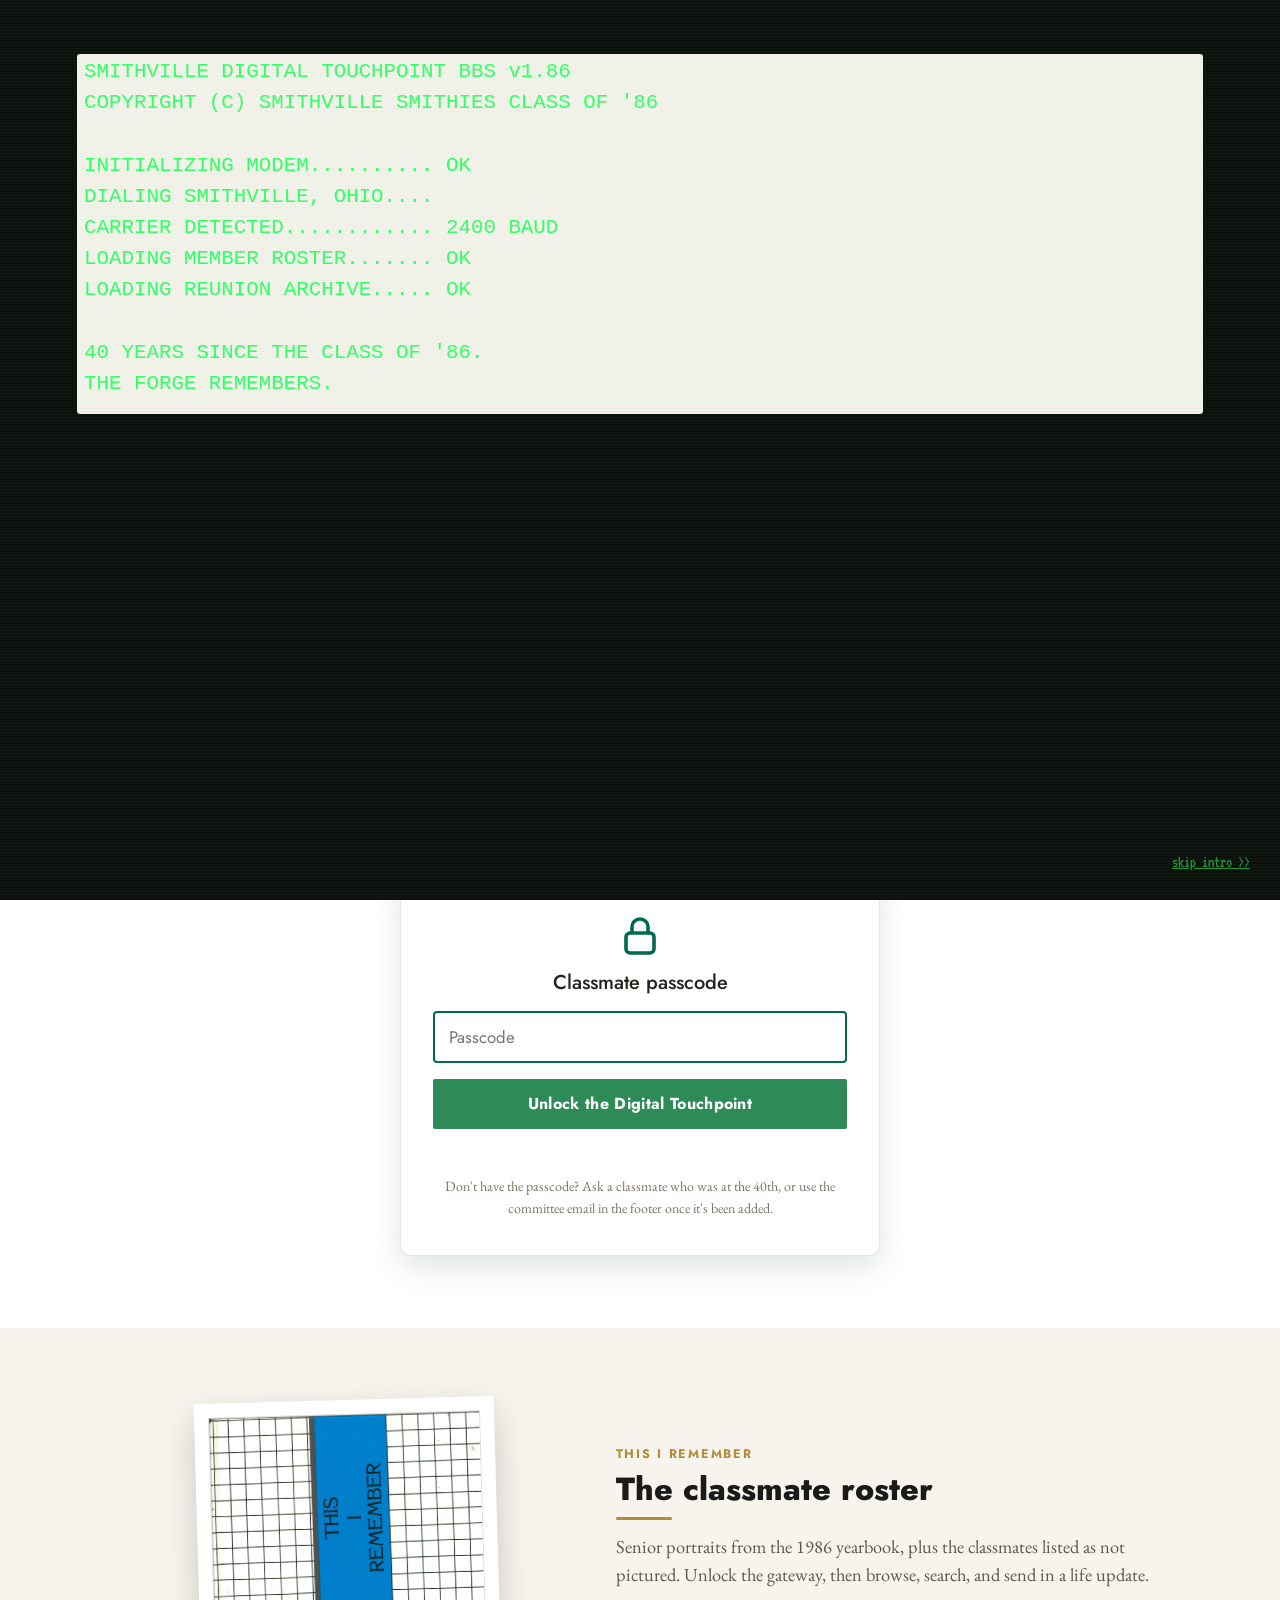
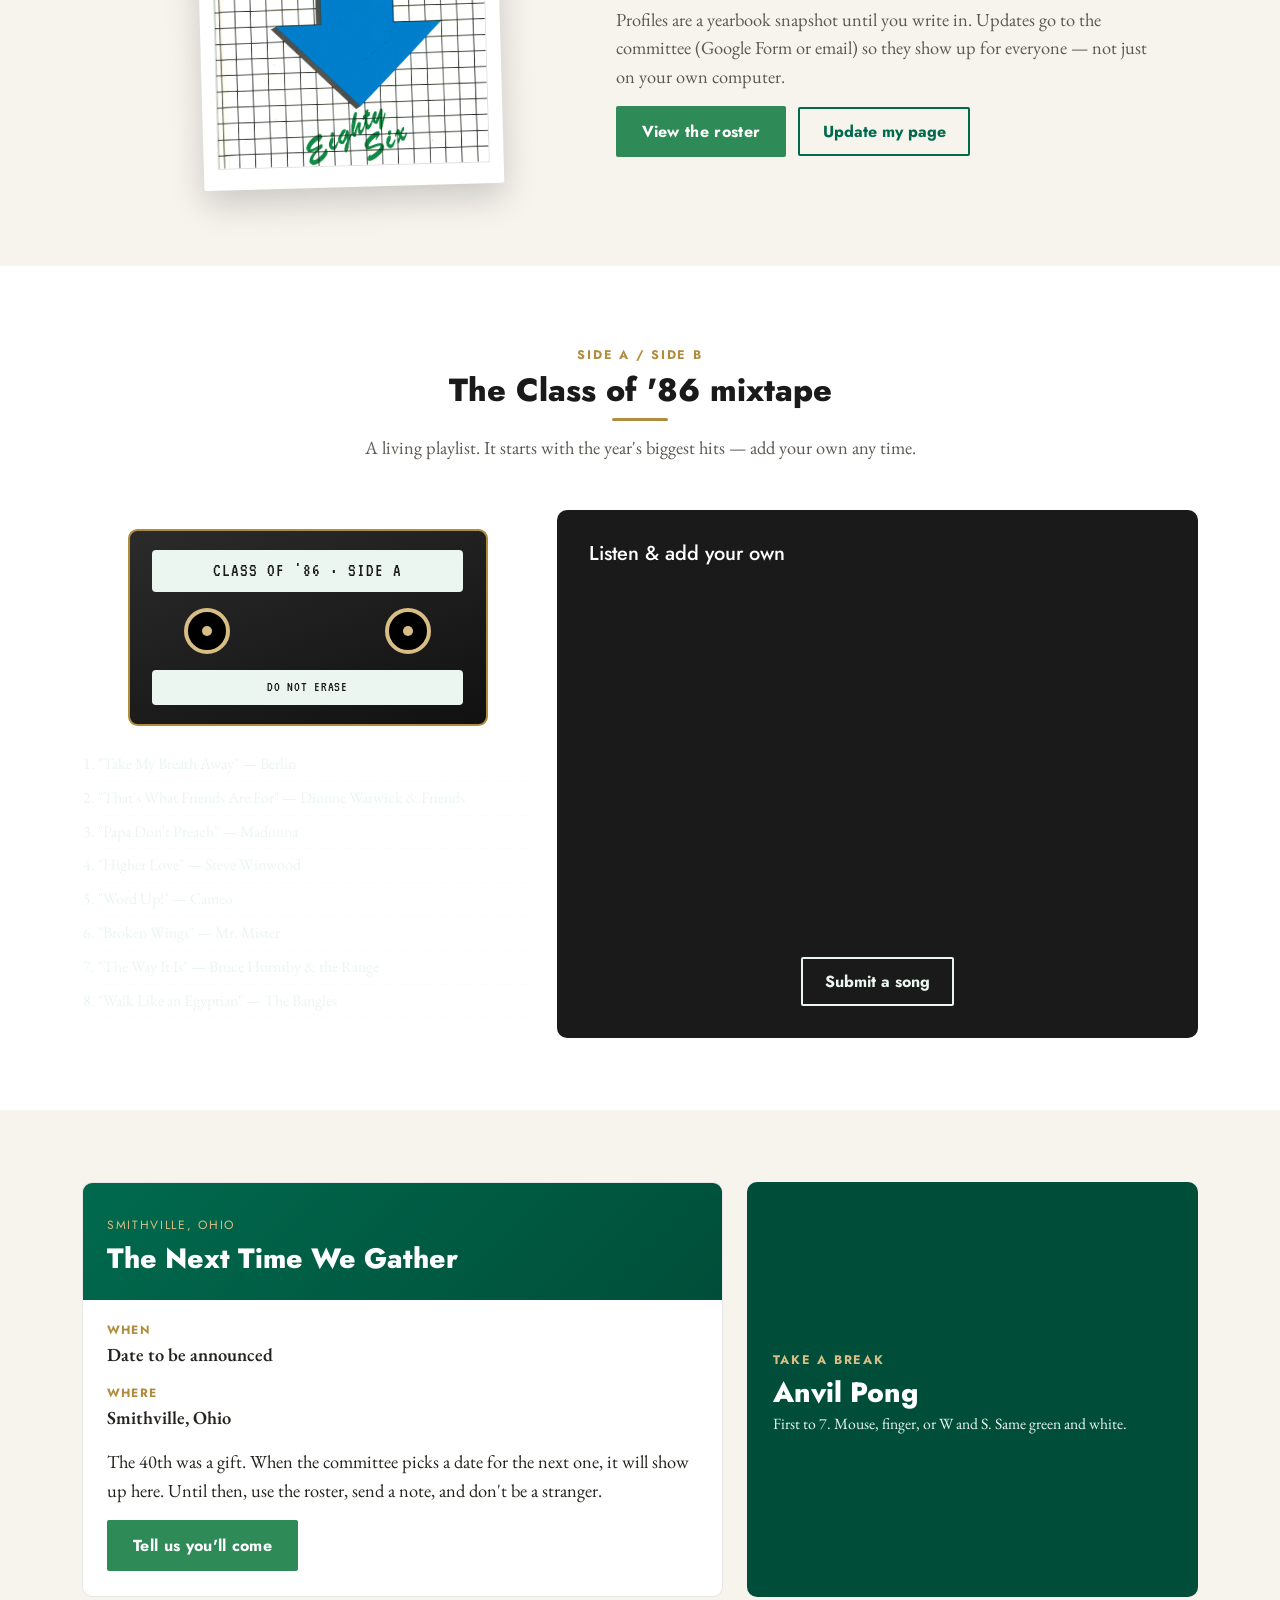
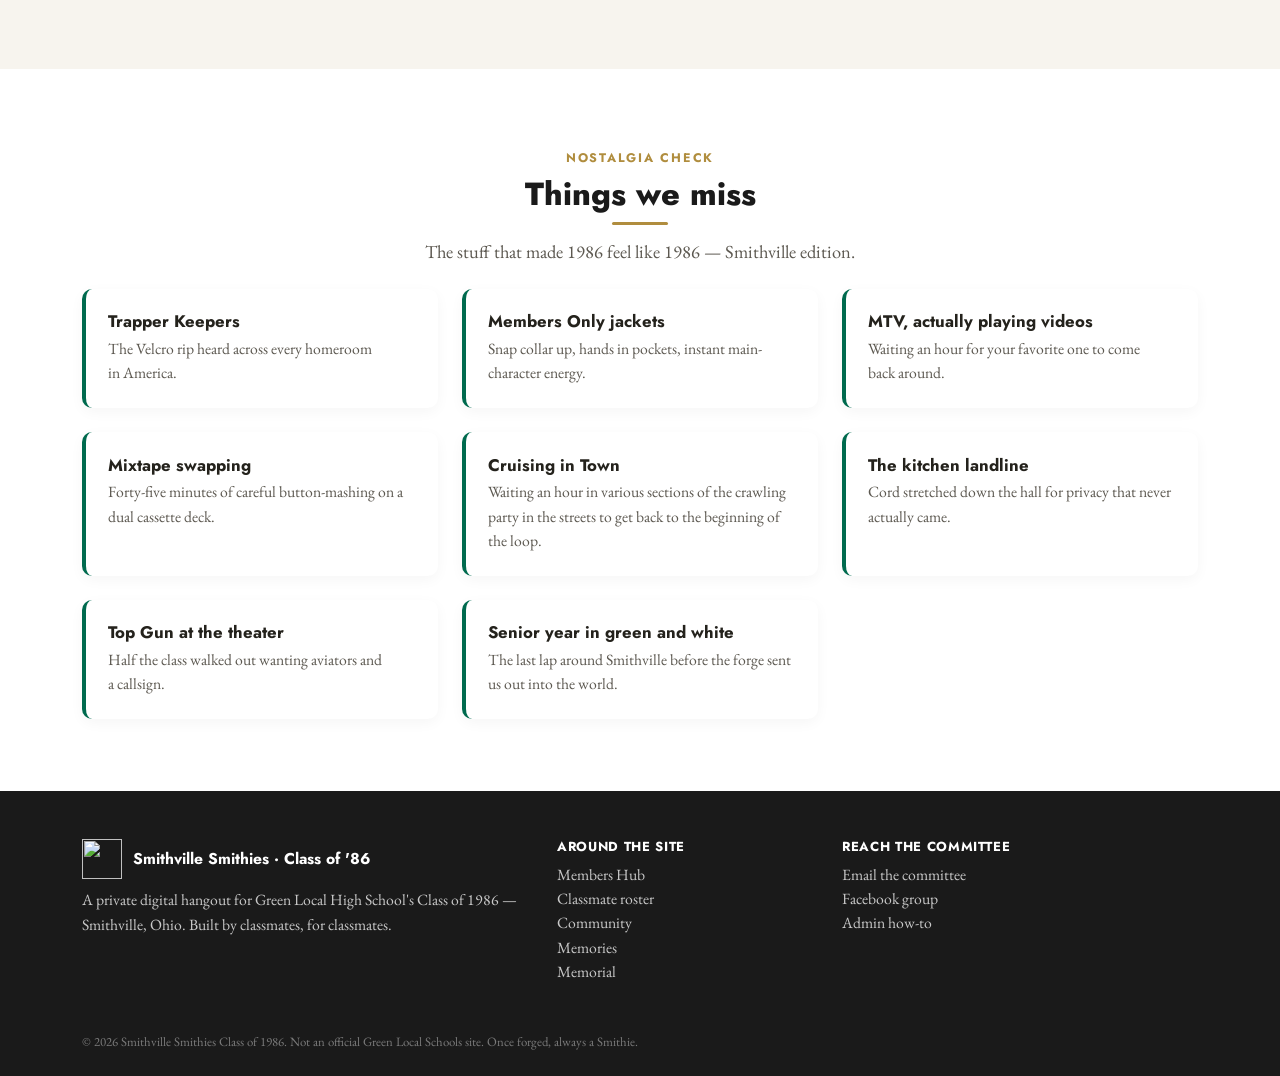
==== index.html @ 06237b48 "Add website files" ====
<!DOCTYPE html>
<html lang="en">
<head>
<meta charset="UTF-8">
<meta name="viewport" content="width=device-width, initial-scale=1.0">
<meta name="robots" content="noindex, nofollow">
<meta name="theme-color" content="#006A4E">
<title>Smithville Smithies Class of 1986</title>
<meta name="description" content="The private digital hangout for Green Local High School's Class of 1986 — Smithville, Ohio.">
<link rel="icon" type="image/x-icon" href="favicon.ico">
<link rel="icon" type="image/png" sizes="32x32" href="assets/meta/favicon-32.png">
<link rel="icon" type="image/png" sizes="16x16" href="assets/meta/favicon-16.png">
<link rel="apple-touch-icon" sizes="180x180" href="assets/meta/apple-touch-icon.png">
<meta property="og:type" content="website">
<meta property="og:title" content="Smithville Smithies Class of 1986">
<meta property="og:description" content="The private digital hangout for Green Local High School's Class of 1986 — Smithville, Ohio.">
<meta property="og:image" content="assets/meta/og-image.png">
<meta property="og:url" content="index.html">
<meta name="twitter:card" content="summary_large_image">
<meta name="twitter:title" content="Smithville Smithies Class of 1986">
<meta name="twitter:description" content="The private digital hangout for Green Local High School's Class of 1986 — Smithville, Ohio.">
<meta name="twitter:image" content="assets/meta/og-image.png">
<link rel="preconnect" href="https://fonts.googleapis.com">
<link rel="preconnect" href="https://fonts.gstatic.com" crossorigin>
<link href="https://fonts.googleapis.com/css2?family=EB+Garamond:ital,wght@0,400;0,600;1,400&family=Jost:wght@400;500;600;700;800&family=VT323&display=swap" rel="stylesheet">
<link rel="stylesheet" href="css/bootstrap.min.css">
<link rel="stylesheet" href="css/site.css">
</head>
<body>
<a class="skip-link" href="#main">Skip to content</a>
<nav class="navbar navbar-expand-lg navbar-smithie sticky-top">
  <div class="container">
    <a class="navbar-brand" href="index.html">
      <img src="assets/meta/crest.png" alt="" width="42" height="42">
      <span>Smithville Smithies<span class="brand-sub">Class of '86 · Green Local</span></span>
    </a>
    <button class="navbar-toggler" type="button" data-bs-toggle="collapse" data-bs-target="#mainNav" aria-controls="mainNav" aria-expanded="false" aria-label="Menu">
      <span class="navbar-toggler-icon"></span>
    </button>
    <div class="collapse navbar-collapse" id="mainNav">
      <ul class="navbar-nav ms-auto align-items-lg-center">
        <li class="nav-item"><a class="nav-link active" aria-current="page" href="index.html">Home</a></li>
        <li class="nav-item"><a class="nav-link" href="members-hub.html" data-needs-gate>Members Hub</a></li>
        <li class="nav-item"><a class="nav-link" href="roster.html" data-needs-gate>Roster</a></li>
        <li class="nav-item"><a class="nav-link" href="community.html" data-needs-gate>Community</a></li>
        <li class="nav-item"><a class="nav-link" href="memories.html" data-needs-gate>Memories</a></li>
        <li class="nav-item"><a class="nav-link" href="memorial.html" data-needs-gate>Memorial</a></li>
      </ul>
    </div>
  </div>
</nav>

<div id="boot-screen">
  <div id="boot-lines" class="mono"></div>
  <div id="boot-enter-row" class="mono">
    > PRESS <button type="button" id="boot-enter-btn" class="btn-boot-enter">ENTER</button> TO CONNECT
  </div>
  <button type="button" id="skip-intro">skip intro >></button>
</div>

<main id="main">
<header class="hero" id="top">
  <div class="container position-relative">
    <img src="assets/meta/crest.png" alt="Smithville Smithies crest" class="hero-logo" width="110" height="110">
    <div class="years-badge">40 years since we left the forge</div>
    <h1>Class of '86</h1>
    <p class="lede">The unofficial hangout for the Smithville Smithies who graduated together in 1986. Same crest, same green and white — just for us.</p>
    <div class="hero-actions">
      <a href="#gateway" class="btn btn-forge">Enter the Anvil Gateway</a>
      <a href="#mixtape" class="btn btn-outline-forge">The class mixtape</a>
    </div>
  </div>
</header>

<section class="section-pad" id="gateway">
  <div class="container text-center">
    <div class="section-eyebrow">Members only</div>
    <h2 class="section-title">The Anvil Alumni Gateway</h2>
    <p class="section-sub mx-auto mb-4">One passcode opens the roster, reunion photos, and memorial. It's a courtesy lock for classmates — share the code with the Class of '86, not the internet.</p>
    <div class="gateway-panel">
      <svg class="lock-mark" viewBox="0 0 24 24" fill="none" stroke="currentColor" stroke-width="1.8" aria-hidden="true"><rect x="5" y="11" width="14" height="10" rx="2"/><path d="M8 11V8a4 4 0 0 1 8 0v3"/></svg>
      <h3 class="h5 mb-0">Classmate passcode</h3>
      <p id="gateway-already" hidden class="gate-note mb-0 mt-2">You're already in. Head to the Members Hub whenever you're ready.</p>
      <input type="password" id="gateway-passcode" placeholder="Passcode" autocomplete="off" aria-label="Classmate passcode" aria-describedby="gateway-msg">
      <button type="button" class="btn btn-forge w-100" id="gateway-submit">Unlock the Digital Touchpoint</button>
      <div id="gateway-msg" class="mt-2" role="status" aria-live="polite"></div>
      <p class="gate-note">Don't have the passcode? Ask a classmate who was at the 40th, or use the committee email in the footer once it's been added.</p>
    </div>
  </div>
</section>

<section class="section-pad bg-paper" id="profiles">
  <div class="container">
    <div class="row justify-content-center align-items-center g-5">
      <div class="col-md-5 text-center">
        <div class="yearbook-frame">
          <img src="assets/yearbook-cover.jpeg" alt="This I Remember, Eighty Six — Smithville Smithies yearbook cover" class="yearbook-cover-img" width="300">
        </div>
      </div>
      <div class="col-md-6">
        <div class="section-eyebrow">This I Remember</div>
        <h2 class="section-title left">The classmate roster</h2>
        <p style="color:#5c5850;">Senior portraits from the 1986 yearbook, plus the classmates listed as not pictured. Unlock the gateway, then browse, search, and send in a life update.</p>
        <p style="color:#5c5850;">Profiles are a yearbook snapshot until you write in. Updates go to the committee (Google Form or email) so they show up for everyone — not just on your own computer.</p>
        <a href="roster.html" class="btn btn-forge me-2" data-needs-gate>View the roster</a>
        <a href="#" class="btn btn-outline-darkforge" data-action="claim-profile">Update my page</a>
      </div>
    </div>
  </div>
</section>

<section class="section-pad" id="mixtape">
  <div class="container">
    <div class="text-center mb-5">
      <div class="section-eyebrow">Side A / Side B</div>
      <h2 class="section-title">The Class of '86 mixtape</h2>
      <p class="section-sub mx-auto">A living playlist. It starts with the year's biggest hits — add your own any time.</p>
    </div>
    <div class="row g-4 align-items-center">
      <div class="col-lg-5">
        <div class="cassette">
          <div class="tape-label">CLASS OF '86 · SIDE A</div>
          <div class="reel-row"><div class="reel"></div><div class="reel"></div></div>
          <div class="tape-label" style="font-size:.9rem;">DO NOT ERASE</div>
        </div>
        <ol class="track-list mb-0 ps-3">
          <li>"Take My Breath Away" — Berlin</li>
          <li>"That's What Friends Are For" — Dionne Warwick & Friends</li>
          <li>"Papa Don't Preach" — Madonna</li>
          <li>"Higher Love" — Steve Winwood</li>
          <li>"Word Up!" — Cameo</li>
          <li>"Broken Wings" — Mr. Mister</li>
          <li>"The Way It Is" — Bruce Hornsby & the Range</li>
          <li>"Walk Like an Egyptian" — The Bangles</li>
        </ol>
      </div>
      <div class="col-lg-7">
        <div class="mixtape-wrap">
          <h3 class="h5 mb-3">Listen & add your own</h3>
          <div id="spotify-embed"></div>
          <p class="spotify-note" id="spotify-placeholder-note">The class mixtape playlist will appear here once the committee adds it. Until then, the Side A track list is the tape.</p>
          <div class="text-center mt-3">
            <a href="#" class="btn btn-outline-forge" data-action="mixtape">Submit a song</a>
          </div>
        </div>
      </div>
    </div>
  </div>
</section>

<section class="section-pad bg-paper" id="next">
  <div class="container">
    <div class="row g-4 align-items-stretch">
      <div class="col-lg-7">
        <div class="reunion-event-card h-100">
          <div class="reunion-event-banner">
            <span class="re-eyebrow">Smithville, Ohio</span>
            <h3 data-gathering="title">The Next Time We Gather</h3>
          </div>
          <div class="reunion-event-details">
            <div class="re-detail-row">
              <div>
                <div class="re-detail-label">When</div>
                <div class="re-detail-value" data-gathering="date">Date to be announced</div>
              </div>
            </div>
            <div class="re-detail-row">
              <div>
                <div class="re-detail-label">Where</div>
                <div class="re-detail-value" data-gathering="venue">Smithville, Ohio</div>
              </div>
            </div>
            <p class="mb-3" data-gathering="blurb">The 40th was a gift. When the committee picks a date for the next one, it will show up here.</p>
            <a href="#" class="btn btn-forge" data-action="rsvp">Tell us you'll come</a>
          </div>
        </div>
      </div>
      <div class="col-lg-5 d-flex">
        <a class="pong-teaser flex-fill" href="forge-pong.html" data-needs-gate>
          <div>
            <div class="section-eyebrow" style="color:var(--gold-light);">Take a break</div>
            <h3>Anvil Pong</h3>
            <p>First to 7. Mouse, finger, or W and S. Same green and white.</p>
          </div>
        </a>
      </div>
    </div>
  </div>
</section>

<section class="section-pad" id="miss">
  <div class="container">
    <div class="text-center mb-4">
      <div class="section-eyebrow">Nostalgia check</div>
      <h2 class="section-title">Things we miss</h2>
      <p class="section-sub mx-auto">The stuff that made 1986 feel like 1986 — Smithville edition.</p>
    </div>
    <div class="row g-4">
      <div class="col-md-6 col-lg-4"><div class="miss-card"><h4>Trapper Keepers</h4><p>The Velcro rip heard across every homeroom in America.</p></div></div>
      <div class="col-md-6 col-lg-4"><div class="miss-card"><h4>Members Only jackets</h4><p>Snap collar up, hands in pockets, instant main-character energy.</p></div></div>
      <div class="col-md-6 col-lg-4"><div class="miss-card"><h4>MTV, actually playing videos</h4><p>Waiting an hour for your favorite one to come back around.</p></div></div>
      <div class="col-md-6 col-lg-4"><div class="miss-card"><h4>Mixtape swapping</h4><p>Forty-five minutes of careful button-mashing on a dual cassette deck.</p></div></div>
      <div class="col-md-6 col-lg-4"><div class="miss-card"><h4>Cruising in Town</h4><p>Waiting an hour in various sections of the crawling party in the streets to get back to the beginning of the loop.</p></div></div>
      <div class="col-md-6 col-lg-4"><div class="miss-card"><h4>The kitchen landline</h4><p>Cord stretched down the hall for privacy that never actually came.</p></div></div>
      <div class="col-md-6 col-lg-4"><div class="miss-card"><h4>Top Gun at the theater</h4><p>Half the class walked out wanting aviators and a callsign.</p></div></div>
      <div class="col-md-6 col-lg-4"><div class="miss-card"><h4>Senior year in green and white</h4><p>The last lap around Smithville before the forge sent us out into the world.</p></div></div>
    </div>
  </div>
</section>
</main>
<footer class="footer-smithie">
  <div class="container">
    <div class="row g-4">
      <div class="col-md-5">
        <div class="footer-brand">
          <img src="assets/meta/crest.png" alt="" width="40" height="40">
          Smithville Smithies · Class of '86
        </div>
        <p>A private digital hangout for Green Local High School's Class of 1986 — Smithville, Ohio. Built by classmates, for classmates.</p>
      </div>
      <div class="col-md-3">
        <h6>Around the site</h6>
        <ul class="list-unstyled">
          <li><a href="members-hub.html" data-needs-gate>Members Hub</a></li>
          <li><a href="roster.html" data-needs-gate>Classmate roster</a></li>
          <li><a href="community.html" data-needs-gate>Community</a></li>
          <li><a href="memories.html" data-needs-gate>Memories</a></li>
          <li><a href="memorial.html" data-needs-gate>Memorial</a></li>
        </ul>
      </div>
      <div class="col-md-4">
        <h6>Reach the committee</h6>
        <ul class="list-unstyled">
          <li data-contact-email><a data-contact-email data-mail-subject="Class of '86" href="#">Email the committee</a></li>
          <li data-facebook><a data-facebook href="#" target="_blank" rel="noopener">Facebook group</a></li>
          <li data-missing-contact>The committee hasn't published a contact email yet. Ask a classmate from the 40th if you need to write in.</li>
          <li><a href="admin.html">Admin how-to</a></li>
          <li><a href="index.html#gateway" data-lock-site>Lock the members area</a></li>
        </ul>
      </div>
    </div>
    <p class="fine-print">&copy; 2026 Smithville Smithies Class of 1986. Not an official Green Local Schools site. Once forged, always a Smithie.</p>
  </div>
</footer>
<script src="js/bootstrap.bundle.min.js"></script>
<script src="js/config.js"></script>
<script src="js/site.js"></script>
</body>
</html>
---- css/site.css ----
/* Smithville Smithies · Class of 1986
   Shared styles. School green + white, brass/gold for the forge. */

:root {
  --green: #006a4e;
  --green-dark: #004e39;
  --green-deep: #013326;
  --white: #ffffff;
  --paper: #f7f4ee;
  --gray: #f3f1ea;
  --charcoal: #1a1a1a;
  --ink: #24221c;
  --muted: #5c5850;
  --brass: #2e8b57;
  --brass-light: #eaf6ef;
  --gold: #b08d3e;
  --gold-light: #d8be84;
  --line: rgba(26, 26, 26, 0.1);
  --danger: #9b2c2c;
  --radius: 10px;
  --shadow: 0 12px 32px rgba(1, 51, 38, 0.12);
  --font-sans: "Jost", "Segoe UI", Arial, sans-serif;
  --font-serif: "EB Garamond", Georgia, "Times New Roman", serif;
  --font-mono: "VT323", "Courier New", monospace;
  --max: 1120px;
}

*,
*::before,
*::after { box-sizing: border-box; }

html {
  scroll-behavior: smooth;
  -webkit-font-smoothing: antialiased;
  -moz-osx-font-smoothing: grayscale;
  overflow-x: hidden;
}

body {
  margin: 0;
  font-family: var(--font-serif);
  color: var(--ink);
  background: var(--white);
  font-size: 1.15rem;
  line-height: 1.55;
  overflow-x: hidden;
}

img { max-width: 100%; height: auto; display: block; }

h1, h2, h3, h4, h5, h6,
.navbar-brand, .btn, .nav-link, .kicker, .stat-number, .brand-word {
  font-family: var(--font-sans);
}

h1, h2, h3 { text-wrap: balance; line-height: 1.15; }
p { text-wrap: pretty; }

a { color: var(--green); }
a:hover { color: var(--green-dark); }

button:not(:disabled),
[role="button"]:not(:disabled) { cursor: pointer; }

:focus-visible {
  outline: 3px solid var(--gold);
  outline-offset: 2px;
}

.skip-link {
  position: absolute;
  left: -999px;
  top: 0;
  background: var(--gold);
  color: var(--charcoal);
  padding: 0.6rem 1rem;
  z-index: 10000;
  font-family: var(--font-sans);
  font-weight: 700;
}
.skip-link:focus { left: 0.75rem; top: 0.75rem; }

/* ---------- NAV ---------- */
.navbar-smithie {
  background: var(--green);
  padding-top: 0.7rem;
  padding-bottom: 0.7rem;
  box-shadow: 0 2px 0 rgba(0, 0, 0, 0.08);
}
.navbar-smithie .navbar-brand {
  display: flex;
  align-items: center;
  gap: 0.65rem;
  color: var(--white);
  font-weight: 700;
  letter-spacing: 0.01em;
  min-width: 0;
}
.navbar-smithie .navbar-brand:hover { color: var(--white); }
.navbar-smithie .navbar-brand img {
  height: 42px;
  width: 42px;
  filter: drop-shadow(0 1px 1px rgba(0, 0, 0, 0.25));
}
.navbar-smithie .navbar-brand span { min-width: 0; }
.navbar-smithie .brand-sub {
  display: block;
  font-size: 0.68rem;
  font-weight: 500;
  letter-spacing: 0.14em;
  text-transform: uppercase;
  color: var(--gold-light);
}
.navbar-smithie .nav-link {
  color: rgba(255, 255, 255, 0.9) !important;
  font-weight: 600;
  font-size: 0.92rem;
  letter-spacing: 0.02em;
  padding: 0.55rem 0.85rem !important;
}
.navbar-smithie .nav-link:hover,
.navbar-smithie .nav-link.active {
  color: var(--white) !important;
}
.navbar-smithie .nav-link.active {
  position: relative;
}
.navbar-smithie .nav-link.active::after {
  content: "";
  position: absolute;
  left: 0.85rem;
  right: 0.85rem;
  bottom: 0.2rem;
  height: 2px;
  background: var(--gold-light);
}
.navbar-toggler {
  border: 1px solid rgba(255, 255, 255, 0.45);
  padding: 0.4rem 0.55rem;
  min-width: 44px;
  min-height: 44px;
}
.navbar-toggler-icon {
  background-image: url("data:image/svg+xml,%3csvg xmlns='http://www.w3.org/2000/svg' viewBox='0 0 30 30'%3e%3cpath stroke='rgba%28255, 255, 255, 0.95%29' stroke-linecap='round' stroke-miterlimit='10' stroke-width='2' d='M4 7h22M4 15h22M4 23h22'/%3e%3c/svg%3e");
}

/* ---------- BUTTONS ---------- */
.btn-forge {
  background: var(--brass);
  border: 2px solid var(--brass);
  color: var(--white);
  font-weight: 700;
  padding: 0.7rem 1.5rem;
  border-radius: 2px;
  letter-spacing: 0.02em;
}
.btn-forge:hover,
.btn-forge:focus {
  background: var(--gold);
  border-color: var(--gold);
  color: var(--charcoal);
}
.btn-forge:disabled {
  opacity: 0.55;
  cursor: not-allowed;
}
.btn-outline-forge {
  background: transparent;
  border: 2px solid var(--brass-light);
  color: var(--brass-light);
  font-weight: 700;
  padding: 0.65rem 1.4rem;
  border-radius: 2px;
}
.btn-outline-forge:hover {
  background: var(--brass-light);
  color: var(--green-dark);
}
.btn-outline-darkforge {
  background: transparent;
  border: 2px solid var(--green);
  color: var(--green);
  font-weight: 700;
  padding: 0.65rem 1.4rem;
  border-radius: 2px;
}
.btn-outline-darkforge:hover {
  background: var(--green);
  color: var(--white);
}

/* ---------- HERO / PAGE HEADER ---------- */
.hero {
  background:
    radial-gradient(circle at 12% 20%, rgba(255, 255, 255, 0.07) 0, transparent 42%),
    linear-gradient(165deg, var(--green) 0%, var(--green-dark) 58%, var(--green-deep) 100%);
  color: var(--white);
  padding: 4.5rem 0 5rem;
  text-align: center;
  position: relative;
  overflow: hidden;
}
.hero::before {
  content: "";
  position: absolute;
  inset: 0;
  background-image: radial-gradient(rgba(255, 255, 255, 0.06) 1px, transparent 1.4px);
  background-size: 14px 14px;
  opacity: 0.5;
  pointer-events: none;
}
.hero-logo {
  height: 110px;
  width: 110px;
  margin: 0 auto 1.1rem;
  filter: drop-shadow(0 2px 8px rgba(0, 0, 0, 0.35));
}
.years-badge {
  display: inline-block;
  background: var(--gold);
  color: var(--white);
  font-family: var(--font-sans);
  font-weight: 700;
  padding: 0.35rem 1rem;
  border-radius: 2rem;
  font-size: 0.8rem;
  letter-spacing: 0.12em;
  margin-bottom: 1rem;
  text-transform: uppercase;
}
.hero h1 {
  font-size: clamp(2.1rem, 5.4vw, 3.6rem);
  font-weight: 800;
  letter-spacing: -0.02em;
  margin-bottom: 0.75rem;
}
.hero .lede {
  max-width: 640px;
  margin: 0 auto 1.75rem;
  color: var(--brass-light);
  font-size: 1.28rem;
  line-height: 1.5;
}
.hero .hero-actions { display: flex; gap: 0.75rem; justify-content: center; flex-wrap: wrap; }

.page-header {
  background: linear-gradient(165deg, var(--green) 0%, var(--green-dark) 100%);
  color: var(--white);
  padding: 2.6rem 0 2.8rem;
}
.page-header h1 {
  font-size: clamp(1.9rem, 4vw, 2.8rem);
  font-weight: 800;
  margin: 0.4rem 0 0.4rem;
}
.page-header p { margin: 0; color: rgba(255, 255, 255, 0.88); max-width: 640px; }
.breadcrumb { background: transparent; padding: 0; margin: 0 0 0.4rem; font-family: var(--font-sans); font-size: 0.82rem; }
.breadcrumb-item a { color: var(--gold-light); text-decoration: none; }
.breadcrumb-item.active { color: rgba(255, 255, 255, 0.75); }
.breadcrumb-item + .breadcrumb-item::before { color: rgba(255, 255, 255, 0.45); }

/* ---------- SECTIONS ---------- */
.section-pad { padding: 4.5rem 0; }
.kicker, .section-eyebrow, .section-tag {
  color: var(--gold);
  font-family: var(--font-sans);
  font-weight: 700;
  letter-spacing: 0.14em;
  text-transform: uppercase;
  font-size: 0.78rem;
  margin-bottom: 0.45rem;
  display: inline-block;
}
.section-title {
  font-weight: 800;
  color: var(--charcoal);
  margin-bottom: 0.75rem;
}
.section-title::after {
  content: "";
  display: block;
  width: 56px;
  height: 3px;
  background: var(--gold);
  margin: 0.55rem auto 0;
  border-radius: 2px;
}
.section-title.left::after { margin-left: 0; }
.section-sub { color: var(--muted); max-width: 640px; }
.section-heading { margin-bottom: 1.75rem; }
.section-heading h2 { font-weight: 800; font-size: 1.7rem; margin: 0.2rem 0 0; }
.bg-paper { background: var(--paper); }
.bg-gray { background: var(--gray); }

/* ---------- GATEWAY ---------- */
.gateway-panel {
  background: var(--white);
  border: 1px solid var(--line);
  border-radius: var(--radius);
  padding: 2.2rem 2rem;
  max-width: 480px;
  margin: 0 auto;
  box-shadow: var(--shadow);
  text-align: center;
}
.gateway-panel .lock-mark {
  width: 48px;
  height: 48px;
  margin: 0 auto 0.75rem;
  color: var(--green);
}
.gateway-panel input[type="password"],
.gateway-panel input[type="text"] {
  border: 2px solid var(--green);
  border-radius: 4px;
  padding: 0.7rem 0.85rem;
  width: 100%;
  margin: 1rem 0;
  font-size: 1.05rem;
  font-family: var(--font-sans);
}
#gateway-msg { font-size: 0.95rem; min-height: 1.4rem; font-family: var(--font-sans); }
#gateway-msg.is-error,
.page-unlock .is-error { color: var(--danger); font-weight: 600; }
.gate-note { font-size: 0.88rem; color: #7a7468; margin-top: 1rem; margin-bottom: 0; }

.locked-wrap {
  padding: 5rem 0;
  text-align: center;
}
.locked-wrap .lock-mark { width: 52px; height: 52px; margin: 0 auto 0.75rem; color: var(--green); }

.page-unlock {
  max-width: 360px;
  margin: 0 auto 1.25rem;
  background: var(--white);
  border: 1px solid var(--line);
  border-radius: var(--radius);
  padding: 1.15rem 1.1rem 1rem;
  box-shadow: 0 8px 22px rgba(0, 0, 0, 0.06);
  text-align: center;
}
.page-unlock input[type="password"] {
  border: 2px solid var(--green);
  border-radius: 4px;
  padding: 0.7rem 0.85rem;
  width: 100%;
  margin: 0 0 0.75rem;
  font-size: 1.05rem;
  font-family: var(--font-sans);
}
.page-unlock .btn { width: 100%; }
.page-unlock .gate-note { margin-top: 0.65rem; }

@keyframes gate-shake {
  0%, 100% { transform: translateX(0); }
  20% { transform: translateX(-6px); }
  40% { transform: translateX(6px); }
  60% { transform: translateX(-4px); }
  80% { transform: translateX(4px); }
}
.shake { animation: gate-shake 0.4s ease; }

/* ---------- CARDS ---------- */
.yearbook-frame {
  display: inline-block;
  background: var(--white);
  padding: 0.85rem 0.85rem 1.3rem;
  border-radius: 2px;
  box-shadow: 0 14px 34px rgba(0, 0, 0, 0.18);
  transform: rotate(-1.6deg);
  max-width: min(300px, 100%);
}
.yearbook-cover-img { width: 100%; border: 1px solid #ddd; }

.miss-card {
  background: var(--white);
  border-radius: var(--radius);
  padding: 1.4rem 1.35rem;
  height: 100%;
  border-left: 4px solid var(--green);
  box-shadow: 0 4px 14px rgba(0, 0, 0, 0.04);
}
.miss-card h4 { font-size: 1.05rem; margin-bottom: 0.35rem; font-weight: 700; }
.miss-card p { font-size: 0.98rem; color: var(--muted); margin: 0; }

.stat-card {
  background: var(--white);
  border: 1px solid var(--line);
  border-radius: var(--radius);
  padding: 1.25rem 1rem;
  text-align: center;
  height: 100%;
}
.stat-number {
  font-size: 2.1rem;
  font-weight: 800;
  color: var(--green);
  line-height: 1;
  font-variant-numeric: tabular-nums;
}
.stat-label {
  font-family: var(--font-sans);
  font-size: 0.78rem;
  letter-spacing: 0.08em;
  text-transform: uppercase;
  color: var(--muted);
  margin-top: 0.4rem;
  font-weight: 600;
}
.stat-strip { padding: 2.2rem 0; background: var(--paper); }

.hub-panel {
  display: block;
  background: var(--white);
  border-radius: var(--radius);
  overflow: hidden;
  text-decoration: none;
  color: inherit;
  height: 100%;
  border: 1px solid var(--line);
  box-shadow: 0 8px 22px rgba(1, 51, 38, 0.06);
  transition: transform 0.18s ease, box-shadow 0.18s ease;
}
.hub-panel:hover {
  transform: translateY(-3px);
  box-shadow: var(--shadow);
  color: inherit;
}
.hub-panel-image { aspect-ratio: 16 / 10; overflow: hidden; background: var(--green-dark); }
.hub-panel-image img { width: 100%; height: 100%; object-fit: cover; }
.hub-panel-body { padding: 1.2rem 1.25rem 1.4rem; }
.hub-panel-body h3 { font-size: 1.2rem; font-weight: 800; margin: 0 0 0.4rem; }
.hub-panel-body p { color: var(--muted); font-size: 0.98rem; margin: 0 0 0.7rem; }
.hp-link { font-family: var(--font-sans); font-weight: 700; color: var(--green); font-size: 0.9rem; }

.activity-card {
  background: var(--white);
  border: 1px solid var(--line);
  border-radius: var(--radius);
  overflow: hidden;
}
.activity-item {
  display: flex;
  gap: 0.9rem;
  padding: 1rem 1.2rem;
  border-bottom: 1px solid var(--line);
}
.activity-item:last-child { border-bottom: 0; }
.activity-icon {
  width: 36px; height: 36px; border-radius: 50%;
  background: var(--brass-light); color: var(--green-dark);
  display: flex; align-items: center; justify-content: center;
  font-family: var(--font-sans); font-weight: 800; flex-shrink: 0;
}
.activity-meta { font-size: 0.82rem; color: var(--muted); font-family: var(--font-sans); }

/* ---------- MIXTAPE ---------- */
.mixtape-wrap {
  background: var(--charcoal);
  color: var(--white);
  border-radius: var(--radius);
  padding: 2rem;
  overflow: hidden;
}
.cassette {
  background: linear-gradient(160deg, #2b2b2b, #111);
  border-radius: 0.6rem;
  padding: 1.15rem 1.4rem;
  border: 2px solid var(--gold);
  max-width: min(360px, 100%);
  margin: 0 auto 1.4rem;
}
.cassette .reel-row { display: flex; justify-content: space-between; margin: 1rem 2rem; }
.cassette .reel {
  width: 46px; height: 46px; border-radius: 50%;
  border: 4px solid var(--gold-light); background: #000; position: relative;
}
.cassette .reel::after {
  content: ""; position: absolute; inset: 14px;
  border-radius: 50%; background: var(--gold-light);
}
.cassette .tape-label {
  background: var(--brass-light); color: var(--charcoal);
  border-radius: 0.25rem; padding: 0.4rem 0.6rem; text-align: center;
  font-family: var(--font-mono); font-size: 1.2rem; letter-spacing: 0.05em;
}
.track-list { font-size: 1rem; color: var(--brass-light); }
.track-list li { padding: 0.25rem 0; border-bottom: 1px dashed rgba(234, 246, 239, 0.25); }
.spotify-note { font-size: 0.88rem; color: #9a9a9a; margin-top: 0.8rem; }

/* ---------- ROSTER ---------- */
.roster-toolbar { margin-bottom: 1.5rem; }
.roster-search { min-height: 44px; }
.roster-note { font-size: 0.92rem; color: var(--muted); margin: 0.85rem 0 0; }
.roster-filters {
  display: flex;
  flex-wrap: nowrap;
  gap: 0.45rem;
  overflow-x: auto;
  overflow-y: hidden;
  -webkit-overflow-scrolling: touch;
  scrollbar-width: thin;
  margin: 0.8rem 0 0;
  padding: 0.15rem 0 0.45rem;
  overscroll-behavior-x: contain;
}
.filter-chip {
  flex: 0 0 auto;
  border: 1px solid var(--line);
  background: var(--white);
  color: var(--ink);
  font-family: var(--font-sans);
  font-weight: 600;
  font-size: 0.88rem;
  padding: 0.45rem 0.95rem;
  border-radius: 2rem;
  min-height: 44px;
  white-space: nowrap;
}
.filter-chip.active, .filter-chip:hover {
  background: var(--green);
  color: var(--white);
  border-color: var(--green);
}
.profile-card {
  border: 1px solid var(--line);
  border-radius: var(--radius);
  background: var(--white);
  padding: 1.1rem 0.9rem 1.2rem;
  text-align: center;
  height: 100%;
  box-shadow: 0 4px 14px rgba(0, 0, 0, 0.04);
}
.profile-avatar {
  width: 120px; height: 150px;
  margin: 0 auto 0.75rem;
  background: var(--green);
  color: var(--white);
  display: flex; align-items: center; justify-content: center;
  font-family: var(--font-sans); font-weight: 800; font-size: 1.6rem;
  overflow: hidden;
  border: 3px solid var(--gold-light);
  border-radius: 2px;
}
.profile-avatar img { width: 100%; height: 100%; object-fit: cover; object-position: top; }
.profile-card h3 { font-size: 1.02rem; font-weight: 700; margin: 0 0 0.2rem; }
.profile-meta { font-size: 0.82rem; color: var(--muted); font-family: var(--font-sans); }
.not-pictured-badge, .in-memoriam-badge {
  display: inline-block;
  margin-top: 0.4rem;
  font-family: var(--font-sans);
  font-size: 0.72rem;
  letter-spacing: 0.06em;
  text-transform: uppercase;
  font-weight: 700;
  padding: 0.2rem 0.5rem;
  border-radius: 2px;
}
.not-pictured-badge { background: var(--gray); color: var(--muted); }
.in-memoriam-badge { background: #efe8d6; color: #6b5420; }
.btn-view-profile {
  margin-top: 0.7rem;
  font-family: var(--font-sans);
  font-weight: 700;
  font-size: 0.85rem;
  background: var(--green);
  color: var(--white);
  border: 0;
  padding: 0.5rem 0.9rem;
  border-radius: 2px;
  min-height: 40px;
}
.btn-view-profile:hover { background: var(--green-dark); color: var(--white); }
.roster-empty { display: none; text-align: center; color: var(--muted); padding: 2rem; }
.profile-detail-avatar {
  width: 160px; height: 200px; margin: 0 auto 0.8rem;
  background: var(--green); color: var(--white);
  display: flex; align-items: center; justify-content: center;
  font-family: var(--font-sans); font-weight: 800; font-size: 2rem;
  overflow: hidden; border: 3px solid var(--gold-light);
}
.profile-detail-avatar img { width: 100%; height: 100%; object-fit: cover; object-position: top; }
.profile-field { margin-bottom: 1rem; }
.profile-field-label {
  font-family: var(--font-sans);
  font-size: 0.75rem;
  letter-spacing: 0.1em;
  text-transform: uppercase;
  font-weight: 700;
  color: var(--gold);
  margin-bottom: 0.25rem;
}
.field-empty { color: var(--muted); font-style: italic; }

#profileModal .modal-header {
  background: var(--green);
  color: var(--white);
  border-bottom: 0;
}
#profileModal .modal-title { color: var(--white); font-weight: 700; }
#profileModal .btn-close {
  filter: invert(1) grayscale(1) brightness(2);
  min-width: 44px;
  min-height: 44px;
  opacity: 0.9;
}
#profileModal #pd-update { min-height: 44px; }

/* ---------- MEMORIAL ---------- */
.memorial-card {
  background: var(--white);
  border: 1px solid var(--line);
  border-radius: var(--radius);
  overflow: hidden;
  height: 100%;
  text-align: center;
  padding-bottom: 1.2rem;
}
.memorial-photo {
  aspect-ratio: 4 / 5;
  overflow: hidden;
  background: #1c1c1c;
}
.memorial-photo img { width: 100%; height: 100%; object-fit: cover; object-position: top; filter: grayscale(0.15); }
.memorial-card h3,
.memorial-card h4 { margin: 1rem 1rem 0.25rem; font-weight: 700; font-size: 1.15rem; }
.memorial-years { font-family: var(--font-sans); font-size: 0.88rem; color: var(--muted); }
.memorial-note { font-size: 0.92rem; color: var(--muted); padding: 0.4rem 1.1rem 0; margin: 0; }

/* ---------- COMMUNITY ---------- */
.announcement-card {
  background: var(--white);
  border: 1px solid var(--line);
  border-radius: var(--radius);
  padding: 1.2rem 1.3rem;
  margin-bottom: 1rem;
}
.announcement-card.pinned { border-left: 4px solid var(--gold); }
.ann-meta { font-family: var(--font-sans); font-size: 0.8rem; color: var(--muted); margin-bottom: 0.35rem; }
.announcement-card h4 { font-size: 1.15rem; font-weight: 700; }
.pin-tag {
  display: inline-block;
  margin-left: 0.4rem;
  background: #efe8d6;
  color: #6b5420;
  font-size: 0.72rem;
  font-weight: 700;
  letter-spacing: 0.06em;
  text-transform: uppercase;
  padding: 0.12rem 0.45rem;
  border-radius: 2px;
}
.reunion-event-card {
  background: var(--white);
  border: 1px solid var(--line);
  border-radius: var(--radius);
  overflow: hidden;
}
.reunion-event-banner {
  background: linear-gradient(135deg, var(--green), var(--green-dark));
  color: var(--white);
  padding: 1.6rem 1.5rem;
}
.re-eyebrow { font-family: var(--font-sans); font-size: 0.75rem; letter-spacing: 0.14em; text-transform: uppercase; color: var(--gold-light); }
.reunion-event-banner h3 { margin: 0.35rem 0 0; font-weight: 800; }
.reunion-event-details { padding: 1.3rem 1.5rem 1.6rem; }
.re-detail-row { display: flex; gap: 0.85rem; margin-bottom: 1rem; }
.re-detail-label { font-family: var(--font-sans); font-size: 0.75rem; letter-spacing: 0.1em; text-transform: uppercase; color: var(--gold); font-weight: 700; }
.re-detail-value { font-weight: 600; }
.map-frame {
  margin-top: 0.5rem;
  border-radius: 6px;
  overflow: hidden;
  border: 1px solid var(--line);
  min-height: 180px;
  background: var(--gray);
}
.map-frame iframe { width: 100%; height: 220px; border: 0; display: block; }

.upload-card {
  display: block;
  text-align: center;
  border: 2px dashed var(--green);
  border-radius: var(--radius);
  padding: 1.6rem 1.2rem;
  text-decoration: none;
  color: inherit;
  background: var(--brass-light);
  margin-bottom: 1.25rem;
}
.upload-card:hover { background: #dceee4; color: inherit; }
.upload-card strong { font-family: var(--font-sans); display: block; margin-bottom: 0.2rem; }
.upload-card span { font-size: 0.9rem; color: var(--muted); }

/* ---------- TIMELINE / GALLERY ---------- */
.timeline { position: relative; padding-left: 1.5rem; }
.timeline::before {
  content: "";
  position: absolute;
  left: 6px; top: 0; bottom: 0;
  width: 2px;
  background: var(--gold-light);
}
.timeline-item { position: relative; margin-bottom: 1.5rem; }
.timeline-dot {
  position: absolute;
  left: -1.5rem;
  top: 1.15rem;
  width: 14px; height: 14px;
  border-radius: 50%;
  background: var(--green);
  border: 3px solid var(--gold-light);
}
.timeline-year {
  font-family: var(--font-sans);
  font-weight: 800;
  color: var(--green);
  letter-spacing: 0.04em;
  margin-bottom: 0.35rem;
}
.timeline-card {
  background: var(--white);
  border: 1px solid var(--line);
  border-radius: var(--radius);
  padding: 1.1rem 1.2rem;
}
.timeline-card h4 { font-weight: 700; margin-bottom: 0.35rem; }
.timeline-card p { color: var(--muted); margin: 0 0 0.5rem; }
.tc-thumb { width: 100%; max-height: 160px; object-fit: cover; border-radius: 4px; margin-bottom: 0.7rem; }
.tc-link { font-family: var(--font-sans); font-weight: 700; font-size: 0.9rem; }

.photo-grid {
  display: grid;
  grid-template-columns: repeat(auto-fill, minmax(140px, 1fr));
  gap: 0.55rem;
}
.photo-grid a {
  display: block;
  aspect-ratio: 1;
  overflow: hidden;
  border-radius: 4px;
  background: #111;
}
.photo-grid img { width: 100%; height: 100%; object-fit: cover; transition: transform 0.2s ease; }
.photo-grid a:hover img { transform: scale(1.05); }
.gallery-count { color: var(--muted); font-size: 0.95rem; }
.gallery-hero { margin: 0 0 1rem; }
.gallery-hero a { display: inline-block; max-width: min(100%, 420px); }
.gallery-hero img { width: 100%; border-radius: 6px; }

/* Lightbox */
.lightbox {
  display: none;
  position: fixed;
  inset: 0;
  z-index: 20000;
  background: rgba(10, 18, 14, 0.94);
  align-items: center;
  justify-content: center;
  padding: 2rem 1rem;
}
.lightbox.open { display: flex; }
.lightbox img { max-width: min(96vw, 1100px); max-height: 86vh; box-shadow: 0 20px 60px rgba(0,0,0,.5); }
.lightbox-close, .lightbox-nav {
  position: absolute;
  background: transparent;
  border: 0;
  color: var(--white);
  font-size: 2rem;
  line-height: 1;
  min-width: 44px;
  min-height: 44px;
  font-family: var(--font-sans);
}
.lightbox-close { top: 0.8rem; right: 1rem; }
.lightbox-prev { left: 0.6rem; }
.lightbox-next { right: 0.6rem; }
.lightbox-caption {
  position: absolute;
  bottom: 1rem;
  left: 0; right: 0;
  text-align: center;
  color: #ddd;
  font-family: var(--font-sans);
  font-size: 0.9rem;
}

/* ---------- BOOT SCREEN ---------- */
#boot-screen {
  position: fixed; inset: 0; z-index: 9999;
  background: #0c0f0c;
  color: #33ff66;
  font-family: var(--font-mono);
  padding: 6vh 6vw;
  overflow: hidden;
  transition: opacity 0.6s ease;
}
#boot-screen.hidden { opacity: 0; pointer-events: none; }
#boot-screen::before {
  content: "";
  position: absolute; inset: 0;
  background: repeating-linear-gradient(
    to bottom,
    rgba(51, 255, 102, 0.05) 0px,
    rgba(51, 255, 102, 0.05) 1px,
    transparent 1px,
    transparent 3px
  );
  pointer-events: none;
}
#boot-lines { font-size: clamp(0.95rem, 3.6vw, 1.3rem); line-height: 1.5; white-space: pre-wrap; overflow-wrap: anywhere; min-height: 40vh; }
.cursor-blink {
  display: inline-block; width: 0.6em; height: 1.1em;
  background: #33ff66; margin-left: 0.15em;
  vertical-align: text-bottom; animation: blink 1s steps(1) infinite;
}
@keyframes blink { 50% { opacity: 0; } }
#boot-enter-row { margin-top: 2rem; font-size: 1.3rem; display: none; }
#boot-enter-row.show { display: block; }
.btn-boot-enter {
  font-family: var(--font-mono);
  font-size: 1.35rem;
  background: transparent;
  color: #33ff66;
  border: 2px solid #33ff66;
  padding: 0.35rem 1.4rem;
  letter-spacing: 0.12em;
}
.btn-boot-enter:hover { background: #33ff66; color: #0c0f0c; }
#skip-intro {
  position: absolute; bottom: 1.5rem; right: 1.5rem;
  color: #33ff66; opacity: 0.55;
  font-size: 1rem; font-family: var(--font-mono);
  text-decoration: underline; cursor: pointer; background: none; border: 0;
}
#skip-intro:hover { opacity: 1; }

/* ---------- FOOTER ---------- */
.footer-smithie {
  background: var(--charcoal);
  color: #c9c9c9;
  padding: 3rem 0 1.5rem;
  font-size: 0.98rem;
}
.footer-smithie h6 {
  color: var(--white);
  font-weight: 700;
  letter-spacing: 0.05em;
  font-size: 0.82rem;
  text-transform: uppercase;
}
.footer-smithie a { color: #c9c9c9; text-decoration: none; }
.footer-smithie a:hover { color: var(--gold-light); }
.footer-brand {
  display: flex; align-items: center; gap: 0.7rem;
  color: var(--white); font-family: var(--font-sans); font-weight: 700;
  margin-bottom: 0.6rem;
}
.footer-brand img { width: 40px; height: 40px; }
.fine-print { font-size: 0.8rem; color: #7a7a7a; margin-top: 2rem; margin-bottom: 0; }
.footer-bottom { border-top: 1px solid #333; margin-top: 1.6rem; padding-top: 1rem; font-size: 0.8rem; color: #7a7a7a; }

/* ---------- ADMIN ---------- */
.admin-callout {
  background: #fff8e8;
  border: 1px solid var(--gold-light);
  border-radius: var(--radius);
  padding: 1rem 1.15rem;
  font-size: 0.95rem;
}
code, .mono {
  font-family: ui-monospace, SFMono-Regular, Menlo, Consolas, monospace;
  font-size: 0.88em;
  background: var(--gray);
  padding: 0.1em 0.35em;
  border-radius: 3px;
}
.howto-step { display: flex; gap: 1rem; margin-bottom: 1.2rem; }
.howto-num {
  flex-shrink: 0;
  width: 36px; height: 36px; border-radius: 50%;
  background: var(--green); color: var(--white);
  display: flex; align-items: center; justify-content: center;
  font-family: var(--font-sans); font-weight: 800;
}

/* ---------- PONG TEASER ---------- */
.pong-teaser {
  display: flex; align-items: center; justify-content: space-between; gap: 1rem;
  background: var(--green-dark); color: var(--white);
  border-radius: var(--radius); padding: 1.4rem 1.6rem;
  text-decoration: none;
}
.pong-teaser:hover { color: var(--white); }
.pong-teaser h3 { margin: 0 0 0.2rem; font-weight: 800; }
.pong-teaser p { margin: 0; color: var(--brass-light); font-size: 0.98rem; }

/* ---------- WRITE-IN MODAL ---------- */
.write-modal {
  position: fixed;
  inset: 0;
  z-index: 21000;
  background: rgba(10, 18, 14, 0.62);
  display: flex;
  align-items: center;
  justify-content: center;
  padding: 1.25rem;
}
.write-modal[hidden] { display: none !important; }
.write-dialog {
  background: var(--white);
  color: var(--ink);
  border-radius: 12px;
  padding: 1.5rem 1.4rem 1.3rem;
  width: min(520px, 100%);
  max-height: min(90vh, 720px);
  overflow: auto;
  position: relative;
  box-shadow: var(--shadow);
}
.write-close {
  position: absolute;
  top: 0.5rem;
  right: 0.65rem;
  border: 0;
  background: transparent;
  font-size: 1.8rem;
  line-height: 1;
  min-width: 44px;
  min-height: 44px;
  color: var(--muted);
}
.write-dialog h2 {
  font-size: 1.35rem;
  font-weight: 800;
  margin: 0 1.5rem 0.4rem 0;
}
.write-lead { color: var(--muted); font-size: 0.98rem; margin-bottom: 1rem; }
.write-label {
  display: block;
  font-family: var(--font-sans);
  font-size: 0.75rem;
  letter-spacing: 0.1em;
  text-transform: uppercase;
  font-weight: 700;
  color: var(--gold);
  margin: 0.7rem 0 0.3rem;
}
.write-dialog input,
.write-dialog textarea {
  width: 100%;
  border: 2px solid var(--green);
  border-radius: 4px;
  padding: 0.65rem 0.75rem;
  font-family: var(--font-sans);
  font-size: 1rem;
}
.write-actions { display: flex; flex-wrap: wrap; gap: 0.6rem; margin-top: 1rem; }
.write-status { min-height: 1.4rem; margin: 0.75rem 0 0; font-size: 0.92rem; color: var(--green-dark); font-family: var(--font-sans); }

.status-list { list-style: none; padding: 0; margin: 1rem 0 0; }
.status-list li {
  display: flex;
  gap: 0.85rem;
  padding: 0.85rem 0.9rem;
  border: 1px solid var(--line);
  border-radius: 8px;
  margin-bottom: 0.55rem;
  background: var(--white);
}
.status-flag {
  flex-shrink: 0;
  align-self: flex-start;
  font-family: var(--font-sans);
  font-size: 0.72rem;
  font-weight: 800;
  letter-spacing: 0.08em;
  text-transform: uppercase;
  padding: 0.25rem 0.5rem;
  border-radius: 2px;
  min-width: 4.4rem;
  text-align: center;
}
.status-ok .status-flag { background: #dceee4; color: var(--green-dark); }
.status-warn .status-flag { background: #efe8d6; color: #6b5420; }
.status-miss .status-flag { background: #f3d6d6; color: var(--danger); }
.status-detail { color: var(--muted); font-size: 0.92rem; margin-top: 0.15rem; }

@media (max-width: 575.98px) {
  .hero { padding: 3rem 0 3.5rem; }
  .hero .lede { font-size: 1.08rem; }
  .section-pad { padding: 3.2rem 0; }
  .profile-avatar { width: 100%; height: auto; aspect-ratio: 4 / 5; }
  .photo-grid { grid-template-columns: repeat(2, 1fr); }
  #boot-screen { padding: 4vh 5vw; }
  #skip-intro { right: 0.75rem; bottom: 0.75rem; font-size: 0.9rem; }
  .cassette .reel-row { margin: 1rem 1.2rem; }
  .yearbook-frame { transform: none; }
  .write-actions .btn { width: 100%; }
  .navbar-smithie .nav-link.active::after { display: none; }
  .btn-view-profile { width: 100%; }
  .profile-card h3 { font-size: 0.92rem; }
  .profile-detail-avatar { width: 120px; height: 150px; }
  #profileModal #pd-update { width: 100%; }
  #profileModal .modal-body { padding-bottom: 1.5rem; }
  .lightbox { padding: 3.2rem 0.4rem 3rem; }
  .lightbox img { max-height: 70vh; }
}

@media (max-width: 991.98px) {
  .navbar-smithie .navbar-brand { max-width: calc(100% - 56px); }
  .navbar-smithie .navbar-brand span { font-size: 0.98rem; line-height: 1.2; }
  .navbar-smithie .brand-sub { letter-spacing: 0.08em; font-size: 0.62rem; }
  .navbar-smithie .navbar-collapse {
    margin-top: 0.55rem;
    padding: 0.35rem 0 0.5rem;
    border-top: 1px solid rgba(255, 255, 255, 0.18);
  }
  .navbar-smithie .navbar-nav { width: 100%; }
  .navbar-smithie .nav-link {
    padding: 0.85rem 0.35rem !important;
    font-size: 1.05rem;
    border-bottom: 1px solid rgba(255, 255, 255, 0.1);
  }
  .navbar-smithie .nav-item:last-child .nav-link { border-bottom: 0; }
  .navbar-smithie .nav-link.active { color: var(--gold-light) !important; }
  .locked-wrap { padding: 2.2rem 0 3rem; }
}

@media (min-width: 768px) {
  .roster-filters {
    flex-wrap: wrap;
    overflow: visible;
  }
}

@media (prefers-reduced-motion: reduce) {
  .cursor-blink { animation: none; }
  html { scroll-behavior: auto; }
  .hub-panel, .photo-grid img { transition: none; }
  .shake { animation: none; }
}
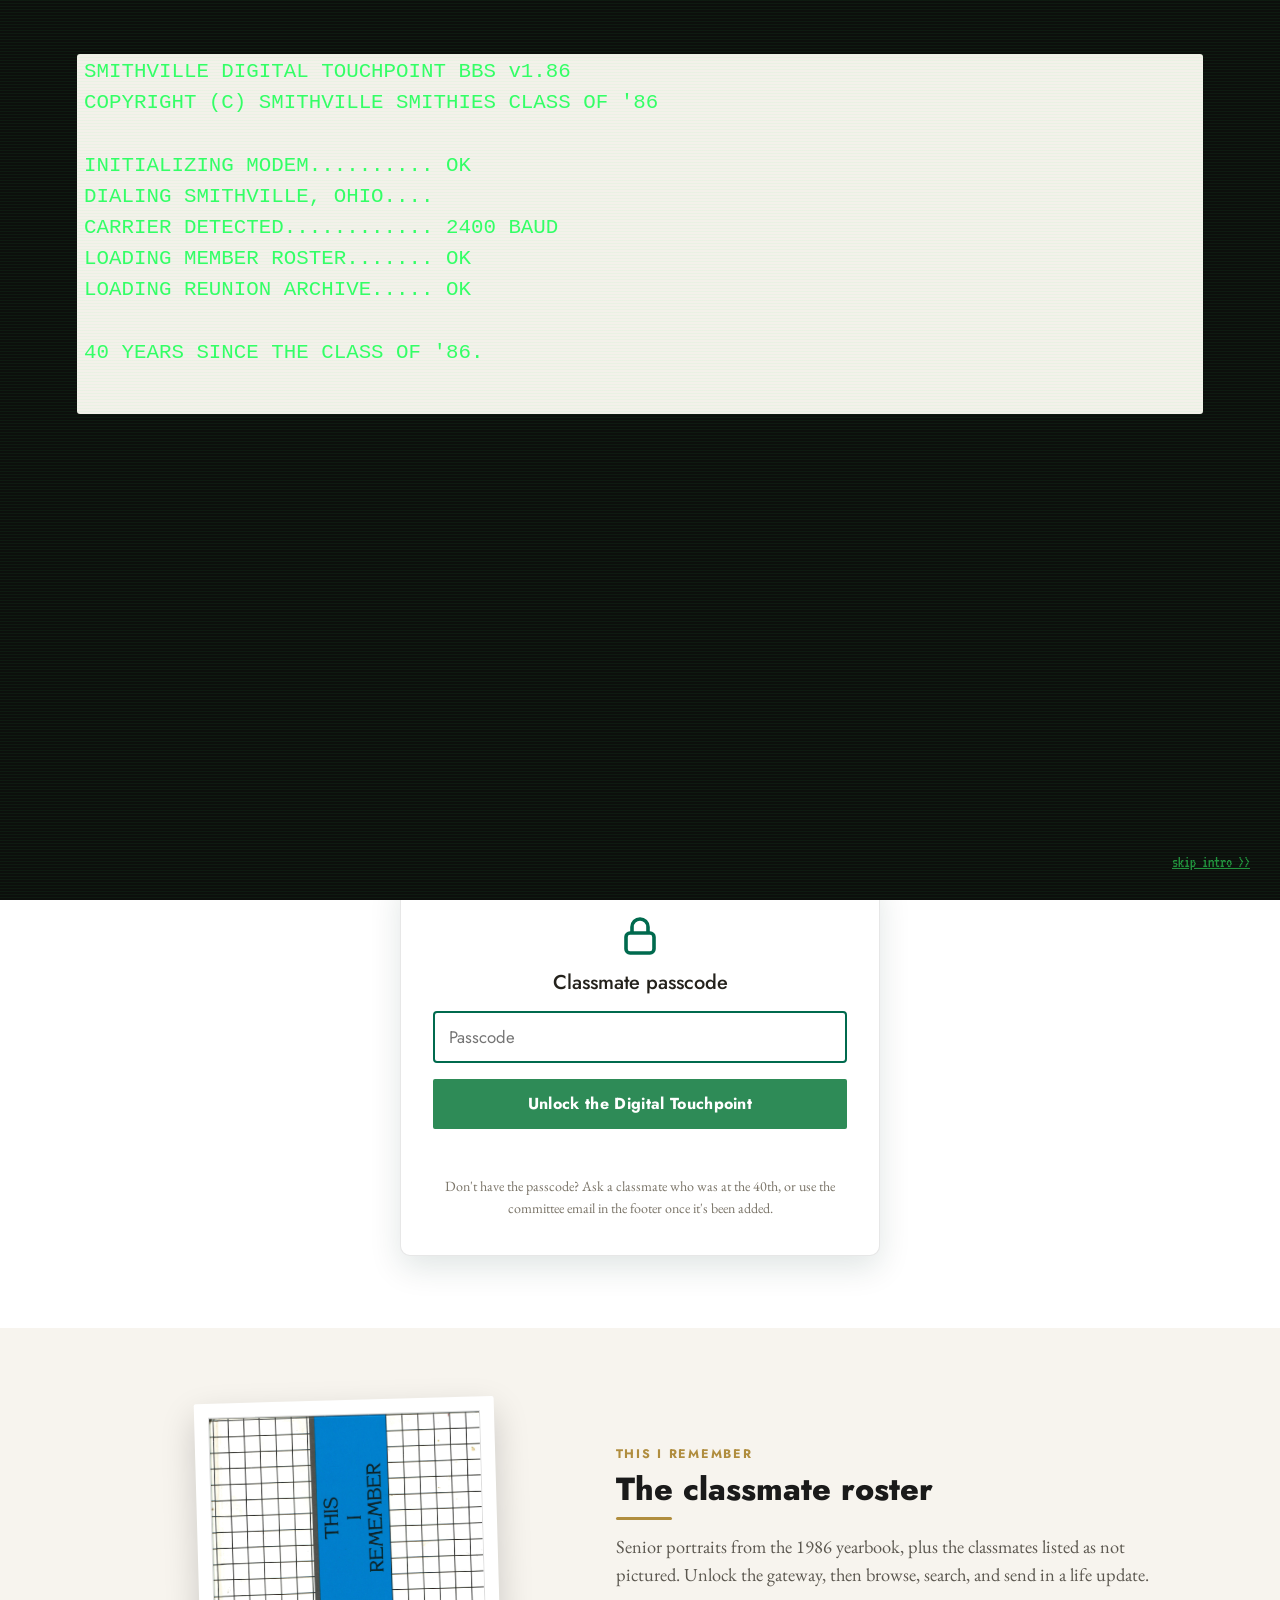
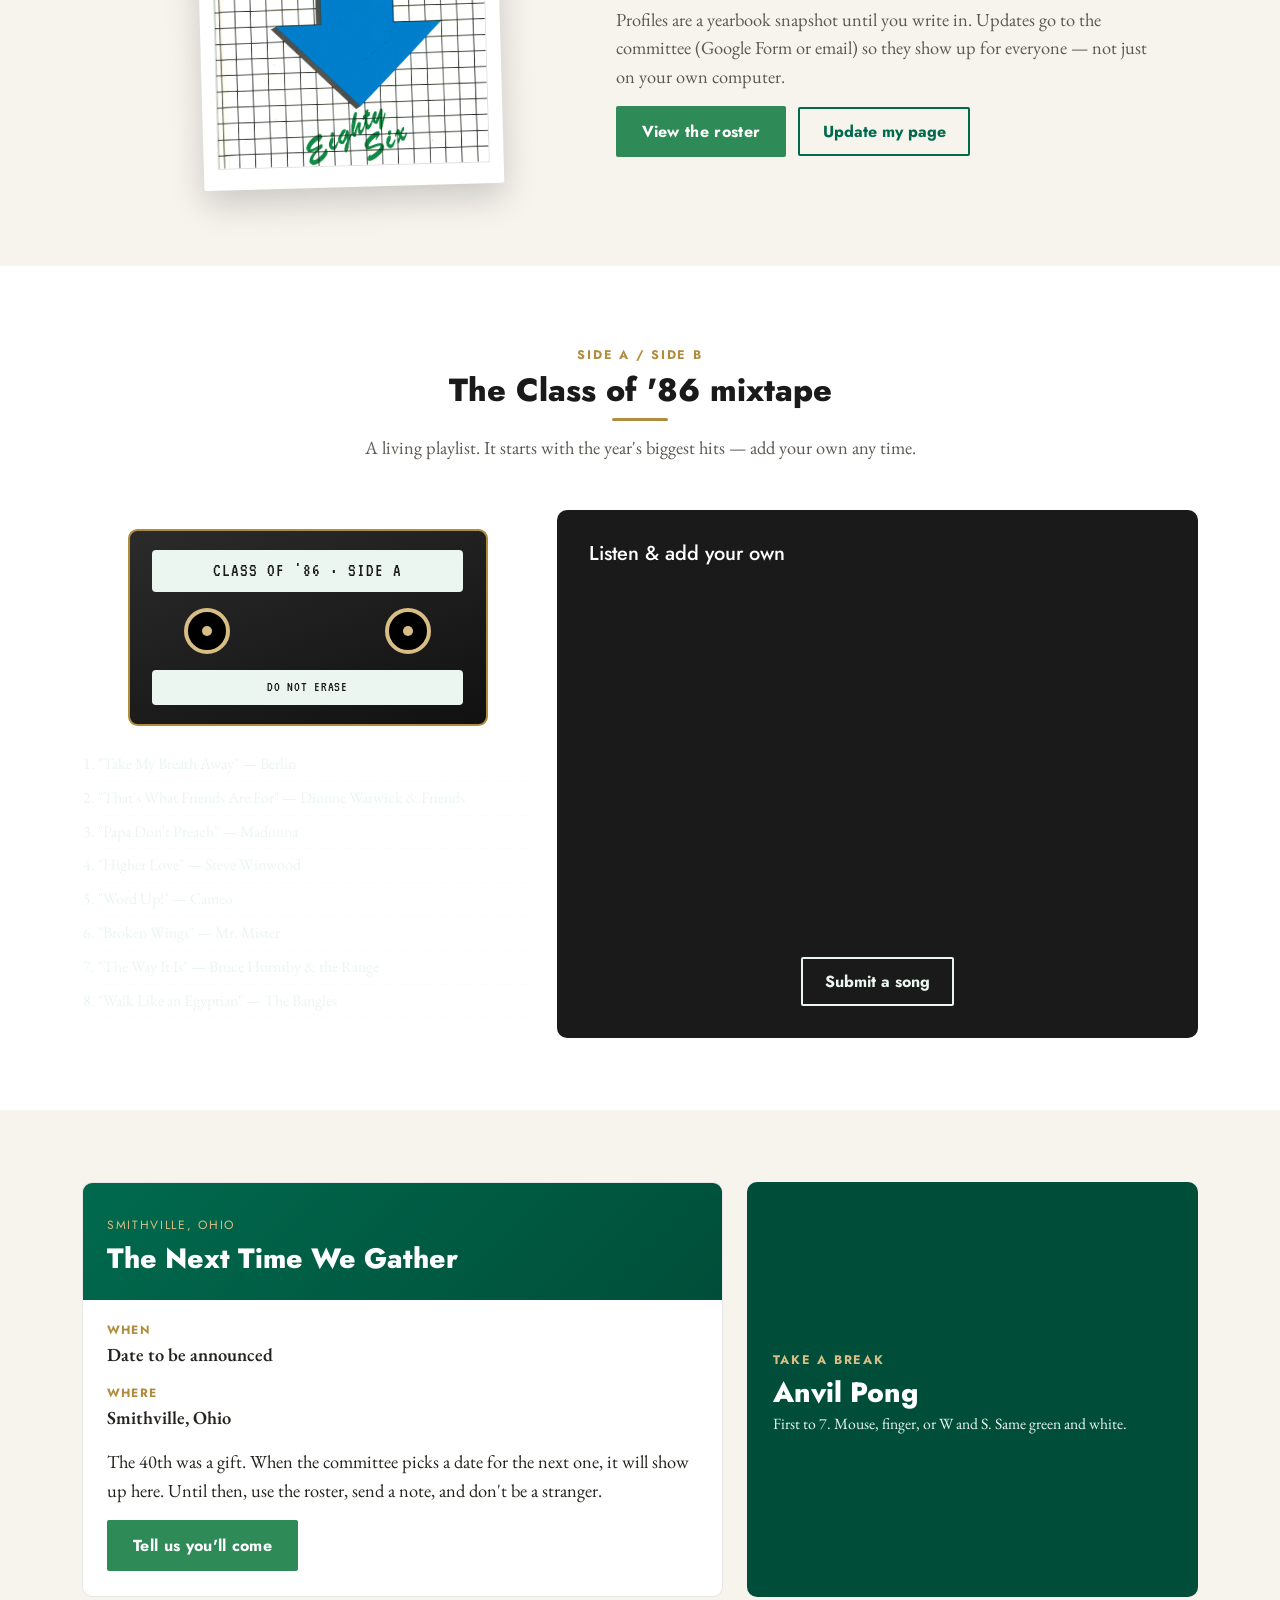
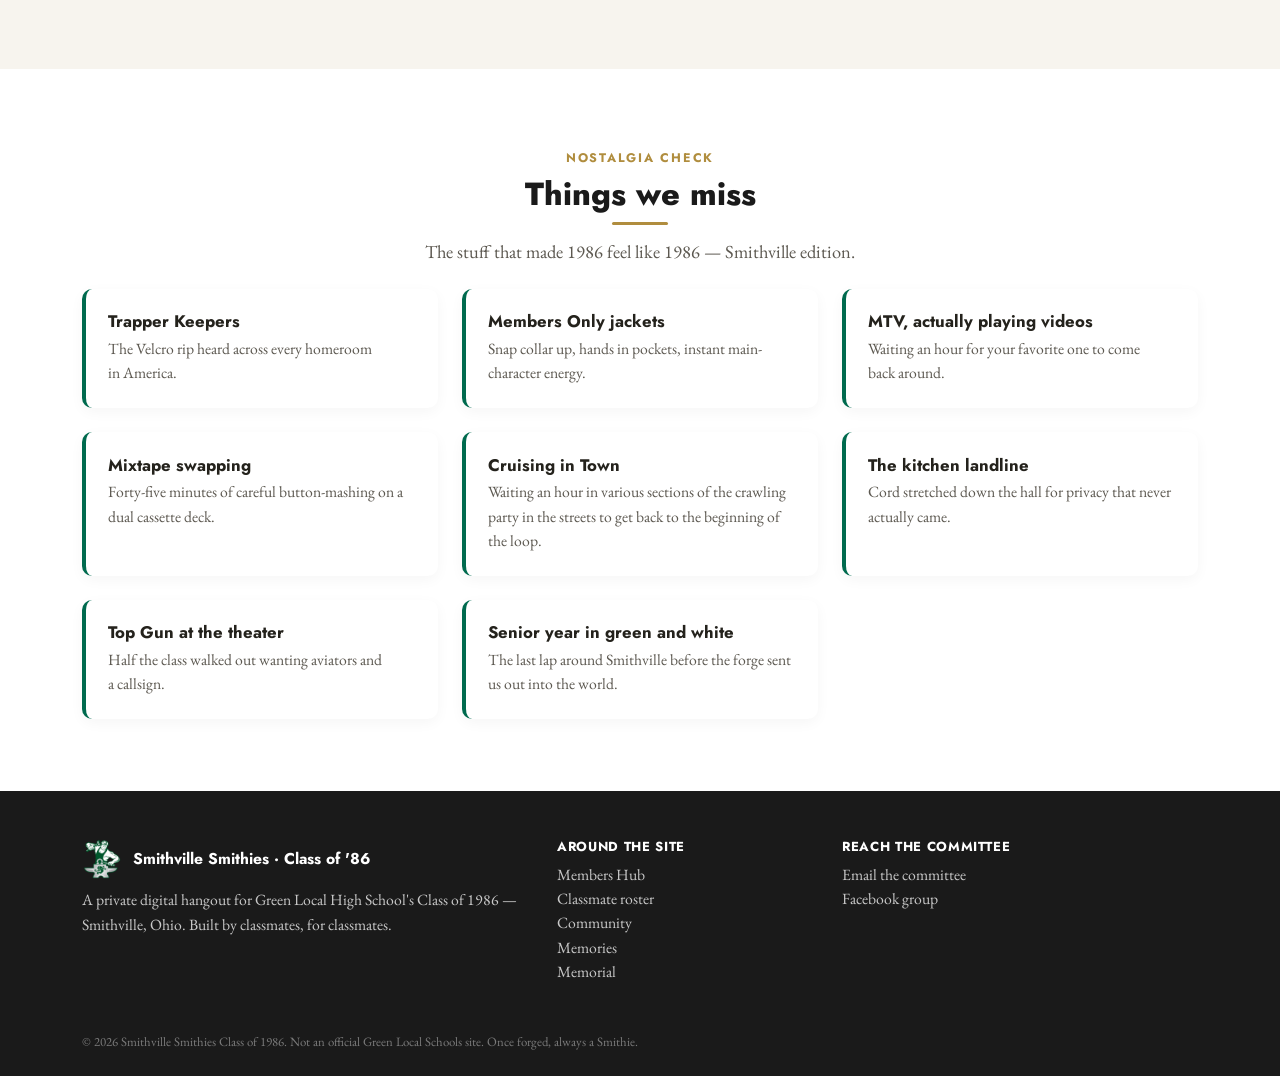
==== commit e215ee84: "1042026Update" ====
--- a/index.html
+++ b/index.html
@@ -8,18 +8,18 @@
 <title>Smithville Smithies Class of 1986</title>
 <meta name="description" content="The private digital hangout for Green Local High School's Class of 1986 — Smithville, Ohio.">
 <link rel="icon" type="image/x-icon" href="favicon.ico">
-<link rel="icon" type="image/png" sizes="32x32" href="assets/meta/favicon-32.png">
-<link rel="icon" type="image/png" sizes="16x16" href="assets/meta/favicon-16.png">
-<link rel="apple-touch-icon" sizes="180x180" href="assets/meta/apple-touch-icon.png">
+<link rel="icon" type="image/png" sizes="32x32" href="meta/favicon-32.png">
+<link rel="icon" type="image/png" sizes="16x16" href="meta/favicon-16.png">
+<link rel="apple-touch-icon" sizes="180x180" href="meta/apple-touch-icon.png">
 <meta property="og:type" content="website">
 <meta property="og:title" content="Smithville Smithies Class of 1986">
 <meta property="og:description" content="The private digital hangout for Green Local High School's Class of 1986 — Smithville, Ohio.">
-<meta property="og:image" content="assets/meta/og-image.png">
+<meta property="og:image" content="meta/og-image.png">
 <meta property="og:url" content="index.html">
 <meta name="twitter:card" content="summary_large_image">
 <meta name="twitter:title" content="Smithville Smithies Class of 1986">
 <meta name="twitter:description" content="The private digital hangout for Green Local High School's Class of 1986 — Smithville, Ohio.">
-<meta name="twitter:image" content="assets/meta/og-image.png">
+<meta name="twitter:image" content="meta/og-image.png">
 <link rel="preconnect" href="https://fonts.googleapis.com">
 <link rel="preconnect" href="https://fonts.gstatic.com" crossorigin>
 <link href="https://fonts.googleapis.com/css2?family=EB+Garamond:ital,wght@0,400;0,600;1,400&family=Jost:wght@400;500;600;700;800&family=VT323&display=swap" rel="stylesheet">
@@ -31,7 +31,7 @@
 <nav class="navbar navbar-expand-lg navbar-smithie sticky-top">
   <div class="container">
     <a class="navbar-brand" href="index.html">
-      <img src="assets/meta/crest.png" alt="" width="42" height="42">
+      <img src="meta/crest.png" alt="" width="42" height="42">
       <span>Smithville Smithies<span class="brand-sub">Class of '86 · Green Local</span></span>
     </a>
     <button class="navbar-toggler" type="button" data-bs-toggle="collapse" data-bs-target="#mainNav" aria-controls="mainNav" aria-expanded="false" aria-label="Menu">
@@ -61,7 +61,7 @@
 <main id="main">
 <header class="hero" id="top">
   <div class="container position-relative">
-    <img src="assets/meta/crest.png" alt="Smithville Smithies crest" class="hero-logo" width="110" height="110">
+    <img src="meta/crest.png" alt="Smithville Smithies crest" class="hero-logo" width="110" height="110">
     <div class="years-badge">40 years since we left the forge</div>
     <h1>Class of '86</h1>
     <p class="lede">The unofficial hangout for the Smithville Smithies who graduated together in 1986. Same crest, same green and white — just for us.</p>
@@ -213,7 +213,7 @@
     <div class="row g-4">
       <div class="col-md-5">
         <div class="footer-brand">
-          <img src="assets/meta/crest.png" alt="" width="40" height="40">
+          <img src="meta/crest.png" alt="" width="40" height="40">
           Smithville Smithies · Class of '86
         </div>
         <p>A private digital hangout for Green Local High School's Class of 1986 — Smithville, Ohio. Built by classmates, for classmates.</p>
@@ -234,7 +234,6 @@
           <li data-contact-email><a data-contact-email data-mail-subject="Class of '86" href="#">Email the committee</a></li>
           <li data-facebook><a data-facebook href="#" target="_blank" rel="noopener">Facebook group</a></li>
           <li data-missing-contact>The committee hasn't published a contact email yet. Ask a classmate from the 40th if you need to write in.</li>
-          <li><a href="admin.html">Admin how-to</a></li>
           <li><a href="index.html#gateway" data-lock-site>Lock the members area</a></li>
         </ul>
       </div>
